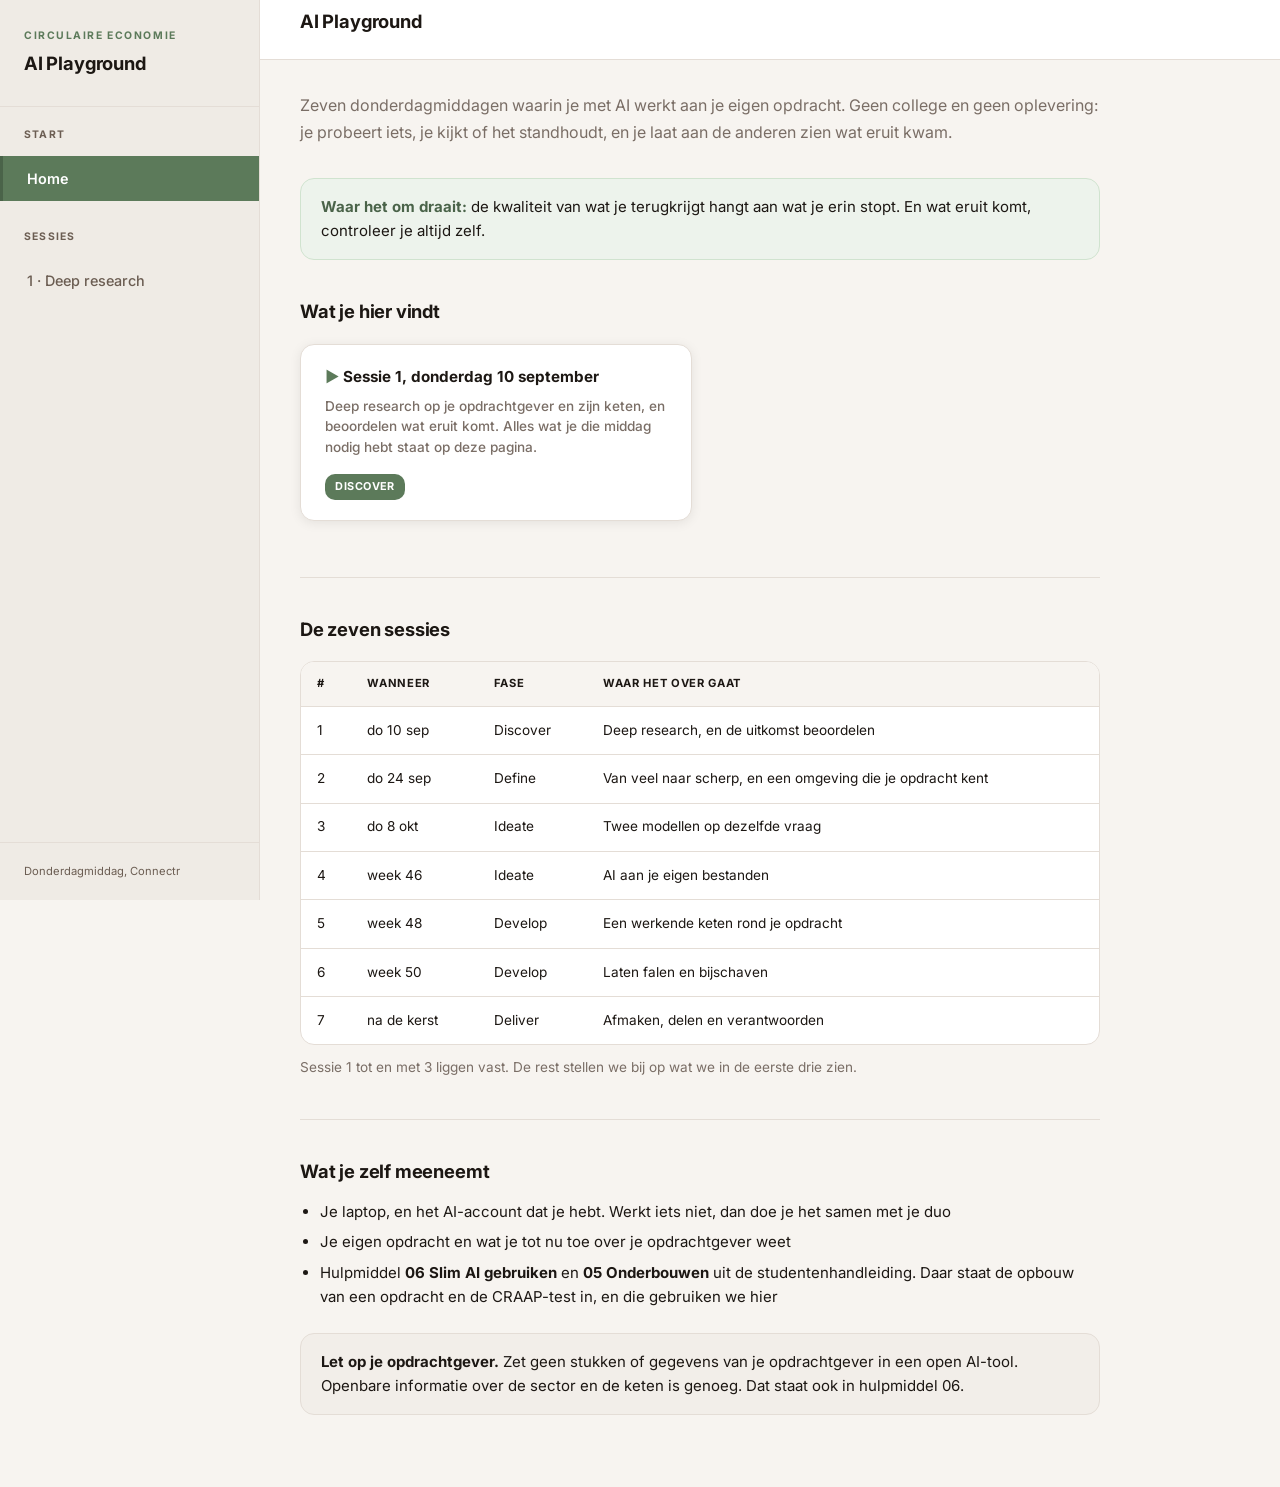
==== index.html @ feced22c "Studentenpagina's voor de AI Playground, sessie 1 Losse HTML-pagina's in de stijl van de studentenha" ====
<!DOCTYPE html>
<html lang="nl">
<head>
  <meta charset="UTF-8">
  <meta name="viewport" content="width=device-width, initial-scale=1.0">
  <title>AI Playground | Minor Circulaire Economie</title>
  <link rel="preconnect" href="https://fonts.googleapis.com">
  <link rel="preconnect" href="https://fonts.gstatic.com" crossorigin>
  <link rel="stylesheet" href="https://fonts.googleapis.com/css2?family=Inter:wght@400;500;600;700&display=swap">
  <link rel="stylesheet" href="style.css">
</head>
<body>
  <div class="layout">
    <div class="sidebar-overlay" onclick="toggleMenu()"></div>
    <aside class="sidebar" id="sidebar">
      <div class="sidebar-header">
        <div class="sidebar-brand">
          <span class="brand-subtitle">Circulaire Economie</span>
          <span class="brand-title">AI Playground</span>
        </div>
      </div>
      <nav class="sidebar-nav">
        <div class="nav-section">
          <div class="nav-section-title">Start</div>
          <a href="index.html" class="nav-link active">Home</a>
        </div>
        <div class="nav-section">
          <div class="nav-section-title">Sessies</div>
          <a href="sessie-1.html" class="nav-link">1 &middot; Deep research</a>
        </div>
      </nav>
      <div class="sidebar-footer">Donderdagmiddag, Connectr</div>
    </aside>

    <main class="main">
      <header class="main-header">
        <button class="mobile-menu-btn" onclick="toggleMenu()">&#9776;</button>
        <h1 class="page-title">AI Playground</h1>
      </header>

      <div class="main-content">
        <p class="lead">
          Zeven donderdagmiddagen waarin je met AI werkt aan je eigen opdracht. Geen college en geen oplevering:
          je probeert iets, je kijkt of het standhoudt, en je laat aan de anderen zien wat eruit kwam.
        </p>

        <div class="callout callout-primary">
          <p><strong>Waar het om draait:</strong> de kwaliteit van wat je terugkrijgt hangt aan wat je erin stopt.
          En wat eruit komt, controleer je altijd zelf.</p>
        </div>

        <h2>Wat je hier vindt</h2>
        <div class="card-grid">
          <a href="sessie-1.html" class="card-link">
            <div class="card">
              <div class="card-title"><span class="icon">&#9654;</span> Sessie 1, donderdag 10 september</div>
              <p class="card-text">Deep research op je opdrachtgever en zijn keten, en beoordelen wat eruit komt.
              Alles wat je die middag nodig hebt staat op deze pagina.</p>
              <span class="badge badge-primary">Discover</span>
            </div>
          </a>
        </div>

        <div class="divider"></div>

        <h2>De zeven sessies</h2>
        <div class="table-wrap">
          <table>
            <thead>
              <tr><th>#</th><th>Wanneer</th><th>Fase</th><th>Waar het over gaat</th></tr>
            </thead>
            <tbody>
              <tr><td>1</td><td>do 10 sep</td><td>Discover</td><td>Deep research, en de uitkomst beoordelen</td></tr>
              <tr><td>2</td><td>do 24 sep</td><td>Define</td><td>Van veel naar scherp, en een omgeving die je opdracht kent</td></tr>
              <tr><td>3</td><td>do 8 okt</td><td>Ideate</td><td>Twee modellen op dezelfde vraag</td></tr>
              <tr><td>4</td><td>week 46</td><td>Ideate</td><td>AI aan je eigen bestanden</td></tr>
              <tr><td>5</td><td>week 48</td><td>Develop</td><td>Een werkende keten rond je opdracht</td></tr>
              <tr><td>6</td><td>week 50</td><td>Develop</td><td>Laten falen en bijschaven</td></tr>
              <tr><td>7</td><td>na de kerst</td><td>Deliver</td><td>Afmaken, delen en verantwoorden</td></tr>
            </tbody>
          </table>
        </div>
        <p class="section-intro">Sessie 1 tot en met 3 liggen vast. De rest stellen we bij op wat we in de eerste drie zien.</p>

        <div class="divider"></div>

        <h2>Wat je zelf meeneemt</h2>
        <ul>
          <li>Je laptop, en het AI-account dat je hebt. Werkt iets niet, dan doe je het samen met je duo</li>
          <li>Je eigen opdracht en wat je tot nu toe over je opdrachtgever weet</li>
          <li>Hulpmiddel <strong>06 Slim AI gebruiken</strong> en <strong>05 Onderbouwen</strong> uit de studentenhandleiding.
            Daar staat de opbouw van een opdracht en de CRAAP-test in, en die gebruiken we hier</li>
        </ul>

        <div class="callout callout-info">
          <p><strong>Let op je opdrachtgever.</strong> Zet geen stukken of gegevens van je opdrachtgever in een open AI-tool.
          Openbare informatie over de sector en de keten is genoeg. Dat staat ook in hulpmiddel 06.</p>
        </div>
      </div>
    </main>
  </div>
  <script src="script.js"></script>
</body>
</html>
---- style.css ----
/* HAN Fonts */
/* CSS Variables */
:root {
  /* Green Office-palet, overgenomen uit lib/theme.dart van de Flutter-app. */
  --accent: #5C7A5A;            /* saliegroen */
  --accent-donker: #4A6349;
  --accent-licht: #EDF3EC;
  --accent-medium: #D0E3CF;
  --inkt: #1C1713;              /* warm bijna-zwart */
  --wit: #ffffff;

  --bg: #F7F4F0;                /* warm off-white */
  --surface: #ffffff;
  --vlak: #F2EEE9;
  --zijbalk: #EFEBE5;
  --border: #E4DDD6;
  --border-zacht: #EDE8E3;
  --text: #1C1713;
  --text-muted: #7A6E66;
  --text-light: #B0A49A;   /* alleen decoratief: haalt geen AA voor tekst */

  --warm: #7D6034;              /* zand, voor labels */
  --warm-licht: #F6F0E8;

  /* Voor kleine tekst op de warme vlakken: --text-muted haalt daar geen AA
     (4.16:1 op de zijbalk, 4.28:1 op een vlak). Deze tint wel. */
  --tekst-donker: #6B5D52;

  --sidebar-width: 260px;
  --header-height: 60px;
  --radius: 14px;
  --radius-sm: 10px;
  --shadow: 0 2px 12px rgba(0,0,0,0.08);
  --shadow-lg: 0 4px 18px rgba(0,0,0,0.10);
}

/* Reset */
*, *::before, *::after {
  box-sizing: border-box;
  margin: 0;
  padding: 0;
}

html {
  scroll-behavior: smooth;
}

body {
  font-family: Inter, -apple-system, "Segoe UI", Roboto, sans-serif;
  font-weight: 400;
  font-size: 15px;
  line-height: 1.6;
  color: var(--text);
  background: var(--bg);
  min-height: 100vh;
  -webkit-font-smoothing: antialiased;
}

/* Layout */
.layout {
  display: flex;
  min-height: 100vh;
}

/* Sidebar */
.sidebar {
  width: var(--sidebar-width);
  background: var(--zijbalk); border-right: 1px solid var(--border);
  position: fixed;
  top: 0;
  left: 0;
  bottom: 0;
  display: flex;
  flex-direction: column;
  z-index: 100;
}

.sidebar-header {
  padding: 1.75rem 1.5rem;
  border-bottom: 1px solid var(--border);
}

.sidebar-brand {
  display: flex;
  flex-direction: column;
  gap: 4px;
}

.brand-subtitle {
  font-size: 0.65rem;
  font-weight: 700;
  color: var(--accent);
  letter-spacing: 0.15em;
  text-transform: uppercase;
}

.brand-title {
  font-size: 1.15rem;
  font-weight: 700;
  color: var(--text);
  letter-spacing: -0.01em;
}

.sidebar-nav {
  flex: 1;
  padding: 1.25rem 0;
  overflow-y: auto;
}

.nav-section {
  margin-bottom: 1.75rem;
}

.nav-section-title {
  font-size: 0.65rem;
  font-weight: 700;
  color: var(--tekst-donker);
  text-transform: uppercase;
  letter-spacing: 0.12em;
  padding: 0 1.5rem;
  margin-bottom: 0.75rem;
}

.nav-link {
  display: flex;
  align-items: center;
  gap: 0.75rem;
  padding: 0.7rem 1.5rem;
  color: var(--tekst-donker);
  text-decoration: none;
  font-size: 0.9rem;
  font-weight: 500;
  transition: all 0.12s ease;
  border-left: 3px solid transparent;
  margin: 1px 0;
}

.nav-link:hover {
  background: rgba(0,0,0,0.04);
  color: var(--text);
  border-left-color: var(--border);
}

.nav-link.active {
  background: var(--accent);
  color: #ffffff;
  border-left-color: var(--accent-donker);
  font-weight: 600;
}

.nav-icon {
  font-size: 6px;
  opacity: 0;
}

.nav-link.active .nav-icon {
  opacity: 0;
}

.sidebar-footer {
  padding: 1.25rem 1.5rem;
  border-top: 1px solid var(--border);
  font-size: 0.7rem;
  color: var(--tekst-donker);
  line-height: 1.5;
}

/* Main Content */
.main {
  flex: 1;
  margin-left: var(--sidebar-width);
  min-height: 100vh;
  background: var(--bg);
  min-width: 0;
}

.main-header {
  background: var(--surface);
  border-bottom: 1px solid var(--border);
  padding: 0 2.5rem;
  height: var(--header-height);
  display: flex;
  align-items: center;
  position: sticky;
  top: 0;
  z-index: 50;
}

.page-title {
  font-size: 1.15rem;
  font-weight: 700;
  color: var(--inkt);
  letter-spacing: -0.01em;
}

.main-content {
  padding: 2rem 2.5rem 3rem;
  max-width: 880px;
  min-width: 0;
}

/* Typography */
h1, h2, h3, h4 {
  color: var(--inkt);
  font-weight: 700;
  line-height: 1.3;
  letter-spacing: -0.01em;
}

h1 { font-size: 1.5rem; margin-bottom: 1rem; }
h2 { font-size: 1.15rem; margin: 2.5rem 0 1rem; color: var(--text); }
h3 { font-size: 1rem; margin: 1.5rem 0 0.75rem; }

p {
  margin-bottom: 1rem;
  color: var(--text);
}

.lead {
  font-size: 1rem;
  color: var(--text-muted);
  margin-bottom: 2rem;
  line-height: 1.7;
}

/* Cards */
.card {
  background: var(--surface);
  border: 1px solid var(--border);
  border-radius: var(--radius);
  padding: 1.25rem 1.5rem;
  margin-bottom: 1rem;
  box-shadow: var(--shadow);
  transition: border-color 0.15s ease, box-shadow 0.15s ease;
}

.card:hover {
  border-color: #ccc;
}

.card-title {
  font-size: 0.95rem;
  font-weight: 700;
  color: var(--inkt);
  margin-bottom: 0.4rem;
}

.card-title .icon {
  color: var(--accent);
}

.card-text {
  font-size: 0.85rem;
  color: var(--text-muted);
  line-height: 1.5;
}

/* Grid */
.card-grid {
  display: grid;
  grid-template-columns: repeat(auto-fill, minmax(260px, 1fr));
  gap: 1rem;
  margin: 1.25rem 0;
}

.card-link {
  text-decoration: none;
  display: block;
  transition: transform 0.12s ease;
}

.card-link:hover {
  transform: translateY(-2px);
}

.card-link:hover .card {
  box-shadow: var(--shadow-lg);
  border-color: var(--accent);
}

/* Lists */
ul, ol {
  margin: 0 0 1rem 1.25rem;
}

li {
  margin-bottom: 0.4rem;
  color: var(--text);
}

li strong {
  color: var(--inkt);
}

/* Tables */
.table-wrap {
  overflow-x: auto;
  margin: 1.25rem 0;
  border-radius: var(--radius);
  border: 1px solid var(--border);
  background: var(--surface);
  max-width: 100%;
  -webkit-overflow-scrolling: touch;
}

table {
  width: 100%;
  border-collapse: collapse;
  font-size: 0.85rem;
}

th, td {
  padding: 0.8rem 1rem;
  text-align: left;
  border-bottom: 1px solid var(--border);
}

.time {
  display: inline-block;
  margin: 0.15rem 0.35rem 0.15rem 0;
  padding: 0.1rem 0.35rem;
  border-radius: var(--radius-sm);
  background: var(--accent-licht);
  color: var(--accent-donker);
  font-size: 0.68rem;
  font-weight: 700;
  line-height: 1.3;
  white-space: nowrap;
}

.day-schedule {
  display: grid;
  gap: 0.35rem;
}

.slot {
  display: grid;
  grid-template-columns: 5.9rem minmax(0, 1fr);
  gap: 0.65rem;
  align-items: start;
  padding: 0.25rem 0;
  border-bottom: 1px solid rgba(0, 0, 0, 0.06);
}

.slot:last-child {
  border-bottom: none;
}

.slot-time {
  color: var(--accent-donker);
  font-size: 0.7rem;
  font-weight: 700;
  line-height: 1.35;
  white-space: nowrap;
}

.slot-title {
  min-width: 0;
  color: var(--text);
  line-height: 1.35;
}

.slot-title small {
  display: block;
  margin-top: 0.15rem;
  color: var(--text-muted);
  font-size: 0.72rem;
  line-height: 1.35;
}

th {
  background: var(--bg);
  font-weight: 700;
  color: var(--inkt);
  font-size: 0.7rem;
  text-transform: uppercase;
  letter-spacing: 0.06em;
}

tr:last-child td {
  border-bottom: none;
}

tr:hover td {
  background: var(--accent-licht);
}

/* Badges */
.badge {
  display: inline-block;
  padding: 0.25rem 0.65rem;
  font-size: 0.68rem;
  font-weight: 700;
  border-radius: var(--radius-sm);
  text-transform: uppercase;
  letter-spacing: 0.04em;
}

.badge-primary {
  background: var(--accent);
  color: var(--wit);
}

.badge-muted {
  background: var(--bg);
  color: var(--text-muted);
  border: 1px solid var(--border);
}

/* Callouts */
.callout {
  padding: 1rem 1.25rem;
  border-radius: var(--radius);
  margin: 1.5rem 0;
  background: var(--vlak);
  border: 1px solid var(--border);
}

.callout-primary {
  background: var(--accent-licht);
  border-color: var(--accent-medium);
}

.callout-primary strong {
  color: var(--accent-donker);
}

.callout-info {
  background: var(--vlak);
  border-color: var(--border);
}

.callout-info strong {
  color: var(--text);
}

.callout p:last-child {
  margin-bottom: 0;
}

/* Links */
a {
  color: var(--accent);
  text-decoration: none;
  font-weight: 500;
}

a:hover {
  text-decoration: underline;
}

/* Buttons */
.btn {
  display: inline-flex;
  align-items: center;
  gap: 0.5rem;
  padding: 0.55rem 1.1rem;
  font-size: 0.8rem;
  font-weight: 700;
  border-radius: var(--radius-sm);
  border: none;
  cursor: pointer;
  text-decoration: none;
  transition: all 0.12s ease;
  text-transform: uppercase;
  letter-spacing: 0.03em;
}

.btn-primary {
  background: var(--accent);
  color: var(--wit);
}

.btn-primary:hover {
  background: var(--accent-donker);
  text-decoration: none;
}

.btn-outline {
  background: transparent;
  border: 1px solid var(--border);
  color: var(--text);
}

.btn-outline:hover {
  border-color: var(--accent);
  background: var(--accent);
  color: var(--wit);
  text-decoration: none;
}

/* Section divider */
.divider {
  height: 1px;
  background: var(--border);
  margin: 2.5rem 0;
}

/* Placeholder */
.placeholder {
  background: var(--surface);
  border: 1px dashed var(--border);
  border-radius: var(--radius);
  padding: 2rem;
  text-align: center;
  color: var(--text-muted);
  font-size: 0.85rem;
}

/* Mobile menu button */
.mobile-menu-btn {
  display: none;
  background: var(--inkt);
  border: none;
  color: white;
  width: 44px;
  height: 44px;
  border-radius: var(--radius-sm);
  cursor: pointer;
  font-size: 1.5rem;
  line-height: 1;
  margin-right: 1rem;
  -webkit-tap-highlight-color: transparent;
  touch-action: manipulation;
}

.mobile-menu-btn:hover,
.mobile-menu-btn:active {
  background: #333;
}

/* Mobile overlay */
.sidebar-overlay {
  display: none;
  position: fixed;
  top: 0;
  left: 0;
  right: 0;
  bottom: 0;
  background: rgba(0,0,0,0.5);
  z-index: 99;
  -webkit-tap-highlight-color: transparent;
  touch-action: manipulation;
}

/* Responsive */
@media (max-width: 1024px) {
  .mobile-menu-btn {
    display: flex;
    align-items: center;
    justify-content: center;
    position: relative;
    z-index: 60;
  }

  .sidebar {
    transform: translateX(-100%);
    transition: transform 0.25s ease;
  }

  .sidebar.open {
    transform: translateX(0);
  }

  .sidebar-overlay.open {
    display: block;
  }

  .main {
    margin-left: 0;
  }

  .main-header {
    padding: 0 1rem;
    position: sticky;
    top: 0;
    z-index: 50;
  }

  .main-content {
    padding: 1.5rem 1rem;
  }

  .page-title {
    font-size: 1rem;
  }

  .quick-nav {
    flex-wrap: wrap;
  }

  .quick-nav a {
    font-size: 0.75rem;
    padding: 0.4rem 0.75rem;
  }

  .grade-scale {
    grid-template-columns: repeat(2, 1fr);
  }

  .indicator-grid {
    grid-template-columns: repeat(2, 1fr);
  }
}

/* Collapsible sections */
.collapsible {
  background: var(--surface);
  border: 1px solid var(--border);
  border-radius: var(--radius);
  margin-bottom: 0.75rem;
  overflow: hidden;
}

.collapsible-header {
  display: flex;
  align-items: center;
  justify-content: space-between;
  padding: 1rem 1.25rem;
  cursor: pointer;
  background: var(--surface);
  transition: background 0.12s ease;
  user-select: none;
}

.collapsible-header:hover {
  background: var(--bg);
}

.collapsible-title {
  font-size: 0.95rem;
  font-weight: 700;
  color: var(--inkt);
  margin: 0;
}

.collapsible-icon {
  width: 20px;
  height: 20px;
  display: flex;
  align-items: center;
  justify-content: center;
  color: var(--text-muted);
  transition: transform 0.2s ease;
  font-size: 1.2rem;
  font-weight: 300;
}

.collapsible.open .collapsible-icon {
  transform: rotate(45deg);
}

.collapsible-content {
  display: none;
  padding: 0 1.25rem 1.25rem;
  border-top: 1px solid var(--border);
}

.collapsible.open .collapsible-content {
  display: block;
}

/* Quick links / jump nav */
.quick-nav {
  display: flex;
  flex-wrap: wrap;
  gap: 0.5rem;
  margin: 1.5rem 0;
}

.quick-nav a {
  display: inline-block;
  padding: 0.5rem 1rem;
  background: var(--surface);
  border: 1px solid var(--border);
  border-radius: var(--radius-sm);
  font-size: 0.8rem;
  font-weight: 600;
  color: var(--text);
  transition: all 0.12s ease;
}

.quick-nav a:hover {
  border-color: var(--accent);
  color: var(--accent);
  text-decoration: none;
}

/* Download list */
.download-list {
  display: grid;
  gap: 0.75rem;
  margin: 1.25rem 0;
}

.download-card {
  display: grid;
  grid-template-columns: 1fr auto;
  align-items: center;
  gap: 1rem;
  background: var(--surface);
  border: 1px solid var(--border);
  border-radius: var(--radius);
  box-shadow: var(--shadow);
  padding: 1rem 1.25rem;
}

.download-card h3 {
  margin: 0 0 0.25rem;
  font-size: 0.95rem;
}

.download-card p {
  margin: 0;
  color: var(--text-muted);
  font-size: 0.85rem;
  line-height: 1.5;
}

.download-card .download-meta {
  margin-top: 0.5rem;
  color: var(--text-muted);
  font-size: 0.78rem;
}

.download-card .download-meta strong {
  color: var(--text-muted);
  font-weight: 700;
}

.section-intro {
  margin: -0.5rem 0 0;
  color: var(--text-muted);
  font-size: 0.85rem;
}

@media (max-width: 640px) {
  .download-card {
    grid-template-columns: 1fr;
    align-items: stretch;
  }

  .download-card .btn {
    justify-content: center;
  }

  table {
    table-layout: auto;
    min-width: 760px;
    font-size: 0.72rem;
  }

  th,
  td {
    padding: 0.55rem 0.4rem;
    overflow-wrap: anywhere;
    word-break: normal;
  }

  td small {
    font-size: 0.65rem;
  }

  .slot {
    grid-template-columns: 5rem minmax(0, 1fr);
    gap: 0.45rem;
  }

  .slot-time {
    font-size: 0.62rem;
  }
}

/* Print */
@media print {
  .sidebar {
    display: none;
  }

  .main {
    margin-left: 0;
  }

  .collapsible-content {
    display: block !important;
  }
}

/* Fasetoelichting bij de planning */
.fases {
  list-style: none;
  margin: 0 0 2rem;
  padding: 0;
  display: grid;
  gap: 0.4rem;
}

.fases li {
  padding: 0.55rem 0.9rem;
  background: var(--surface);
  border: 1px solid var(--border);
  border-radius: var(--radius-sm);
  font-size: 0.86rem;
  color: var(--text-muted);
}

.fases li strong { color: var(--accent-donker); }
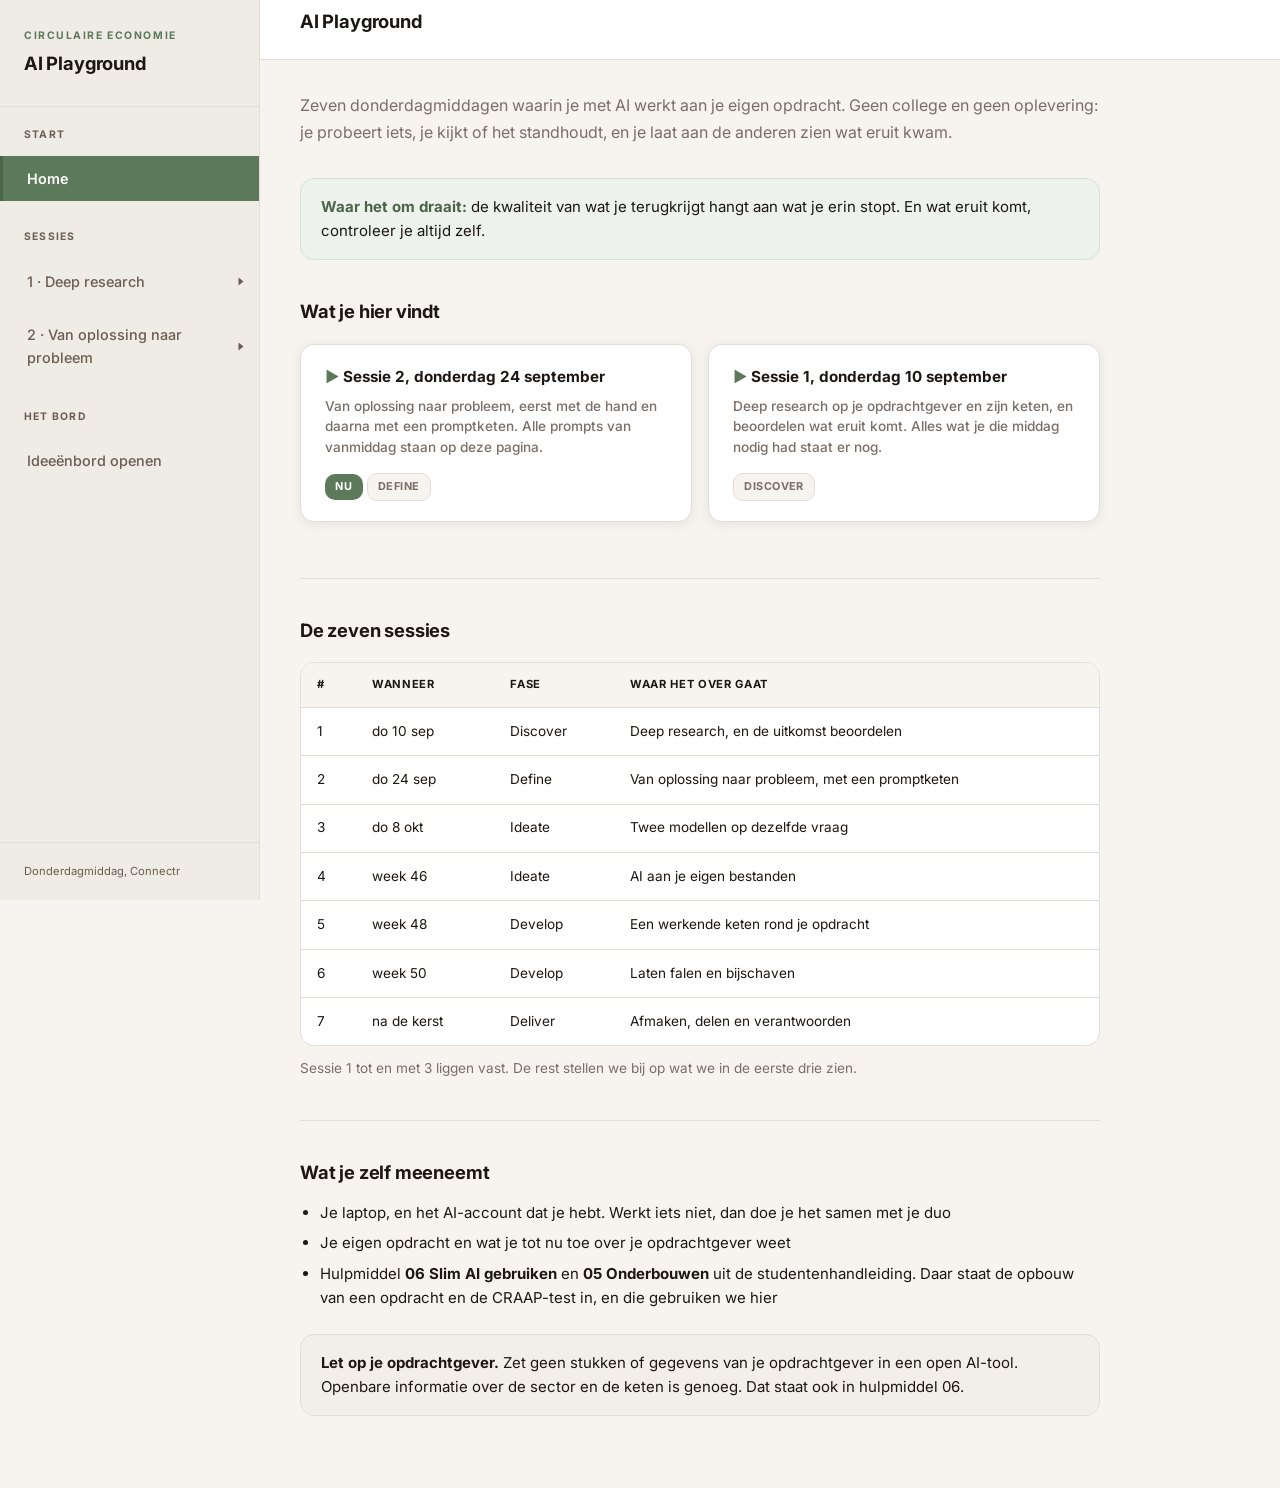
==== commit 1488e793: "Bouw het menu uit een lijst in plaats van uit zeven losse zijbalken De zijbalk stond in elk bestand " ====
--- a/index.html
+++ b/index.html
@@ -9,7 +9,7 @@
   <link rel="stylesheet" href="https://fonts.googleapis.com/css2?family=Inter:wght@400;500;600;700&display=swap">
   <link rel="stylesheet" href="style.css">
 </head>
-<body>
+<body data-pagina="index">
   <div class="layout">
     <div class="sidebar-overlay" onclick="toggleMenu()"></div>
     <aside class="sidebar" id="sidebar">
@@ -22,11 +22,16 @@
       <nav class="sidebar-nav">
         <div class="nav-section">
           <div class="nav-section-title">Start</div>
-          <a href="index.html" class="nav-link active">Home</a>
+          <a href="index.html" class="nav-link">Home</a>
         </div>
         <div class="nav-section">
           <div class="nav-section-title">Sessies</div>
           <a href="sessie-1.html" class="nav-link">1 &middot; Deep research</a>
+          <a href="sessie-2.html" class="nav-link">2 &middot; Van oplossing naar probleem</a>
+        </div>
+        <div class="nav-section">
+          <div class="nav-section-title">Het bord</div>
+          <a href="https://ideeenbord-ce.web.app" class="nav-link" target="_blank" rel="noopener">Idee&euml;nbord openen</a>
         </div>
       </nav>
       <div class="sidebar-footer">Donderdagmiddag, Connectr</div>
@@ -51,12 +56,21 @@
 
         <h2>Wat je hier vindt</h2>
         <div class="card-grid">
+          <a href="sessie-2.html" class="card-link">
+            <div class="card">
+              <div class="card-title"><span class="icon">&#9654;</span> Sessie 2, donderdag 24 september</div>
+              <p class="card-text">Van oplossing naar probleem, eerst met de hand en daarna met een promptketen.
+              Alle prompts van vanmiddag staan op deze pagina.</p>
+              <span class="badge badge-primary">Nu</span>
+              <span class="badge badge-muted">Define</span>
+            </div>
+          </a>
           <a href="sessie-1.html" class="card-link">
             <div class="card">
               <div class="card-title"><span class="icon">&#9654;</span> Sessie 1, donderdag 10 september</div>
               <p class="card-text">Deep research op je opdrachtgever en zijn keten, en beoordelen wat eruit komt.
-              Alles wat je die middag nodig hebt staat op deze pagina.</p>
-              <span class="badge badge-primary">Discover</span>
+              Alles wat je die middag nodig had staat er nog.</p>
+              <span class="badge badge-muted">Discover</span>
             </div>
           </a>
         </div>
@@ -71,7 +85,7 @@
             </thead>
             <tbody>
               <tr><td>1</td><td>do 10 sep</td><td>Discover</td><td>Deep research, en de uitkomst beoordelen</td></tr>
-              <tr><td>2</td><td>do 24 sep</td><td>Define</td><td>Van veel naar scherp, en een omgeving die je opdracht kent</td></tr>
+              <tr><td>2</td><td>do 24 sep</td><td>Define</td><td>Van oplossing naar probleem, met een promptketen</td></tr>
               <tr><td>3</td><td>do 8 okt</td><td>Ideate</td><td>Twee modellen op dezelfde vraag</td></tr>
               <tr><td>4</td><td>week 46</td><td>Ideate</td><td>AI aan je eigen bestanden</td></tr>
               <tr><td>5</td><td>week 48</td><td>Develop</td><td>Een werkende keten rond je opdracht</td></tr>
--- a/style.css
+++ b/style.css
@@ -157,6 +157,98 @@
   opacity: 0;
 }
 
+/* Uitklapbare sessie in het menu: de sessie staat bovenaan, de
+   secties van die pagina eronder. Alleen de sessie waar je op staat
+   is open. */
+.nav-groep {
+  margin-bottom: 0.35rem;
+}
+
+.nav-groep-kop {
+  display: flex;
+  align-items: stretch;
+}
+
+.nav-groep-kop .nav-link {
+  flex: 1;
+  min-width: 0;
+  padding-right: 0.5rem;
+}
+
+.nav-klap {
+  flex: 0 0 auto;
+  width: 2.25rem;
+  border: 0;
+  background: none;
+  cursor: pointer;
+  color: var(--tekst-donker);
+  display: flex;
+  align-items: center;
+  justify-content: center;
+  transition: background 0.12s ease;
+}
+
+.nav-klap:hover {
+  background: rgba(0,0,0,0.04);
+  color: var(--text);
+}
+
+.nav-klap-pijl {
+  width: 0;
+  height: 0;
+  border-left: 4px solid transparent;
+  border-right: 4px solid transparent;
+  border-top: 5px solid currentColor;
+  transform: rotate(-90deg);
+  transition: transform 0.15s ease;
+}
+
+.nav-groep.open .nav-klap-pijl {
+  transform: rotate(0deg);
+}
+
+.nav-sub {
+  padding: 0.3rem 0 0.5rem;
+}
+
+.nav-sublink {
+  display: block;
+  padding: 0.42rem 1.5rem 0.42rem 2.6rem;
+  color: var(--tekst-donker);
+  text-decoration: none;
+  font-size: 0.82rem;
+  line-height: 1.35;
+  border-left: 3px solid transparent;
+  transition: all 0.12s ease;
+}
+
+.nav-sublink:hover {
+  background: rgba(0,0,0,0.04);
+  color: var(--text);
+}
+
+.nav-sublink.huidig {
+  color: var(--text);
+  font-weight: 600;
+  border-left-color: var(--accent);
+}
+
+.nav-sublink.active {
+  color: var(--text);
+  font-weight: 600;
+  background: rgba(0,0,0,0.05);
+  border-left-color: var(--accent);
+}
+
+.nav-sub-titel {
+  font-size: 0.6rem;
+  font-weight: 700;
+  color: var(--tekst-donker);
+  text-transform: uppercase;
+  letter-spacing: 0.12em;
+  padding: 0.85rem 1.5rem 0.35rem 2.6rem;
+}
+
 .sidebar-footer {
   padding: 1.25rem 1.5rem;
   border-top: 1px solid var(--border);
@@ -191,6 +283,11 @@
   font-weight: 700;
   color: var(--inkt);
   letter-spacing: -0.01em;
+}
+
+/* De vaste kop mag het anker niet afdekken als je erheen springt. */
+.main-content [id] {
+  scroll-margin-top: 5rem;
 }
 
 .main-content {
@@ -805,3 +902,272 @@
 }
 
 .fases li strong { color: var(--accent-donker); }
+
+
+/* Codeblokken: prompts en invulkaarten.
+   pre-wrap houdt de regelindeling maar laat lange regels afbreken, zodat er
+   nooit horizontaal gescrold hoeft te worden. Ook op de beamer. */
+pre {
+  background: var(--accent-licht);
+  border-left: 4px solid var(--accent);
+  border-radius: var(--radius-sm);
+  padding: 0.9rem 1.1rem;
+  margin: 0.8rem 0 0;
+  max-width: 100%;
+}
+
+pre code {
+  font-family: ui-monospace, SFMono-Regular, Menlo, Consolas, monospace;
+  font-size: 0.84rem;
+  line-height: 1.7;
+  white-space: pre-wrap;
+  overflow-wrap: anywhere;
+  color: var(--text);
+}
+
+/* De zes bouwstenen bij opdracht 3, elk met een cue erboven. */
+.bouwstenen { list-style: none; padding: 0; margin: 1.2rem 0 0; counter-reset: bouwsteen; }
+
+.bouwstenen > li {
+  counter-increment: bouwsteen;
+  margin-bottom: 1.3rem;
+  padding-left: 2.6rem;
+  position: relative;
+}
+
+.bouwstenen > li::before {
+  content: counter(bouwsteen);
+  position: absolute;
+  left: 0;
+  top: 0;
+  width: 1.85rem;
+  height: 1.85rem;
+  display: grid;
+  place-items: center;
+  border-radius: 50%;
+  background: var(--accent);
+  color: var(--wit);
+  font-size: 0.82rem;
+  font-weight: 700;
+}
+
+.bouwstenen h4 {
+  font-size: 1rem;
+  color: var(--accent-donker);
+  margin: 0.15rem 0 0.1rem;
+}
+
+.bouwstenen .cue { font-size: 0.88rem; color: var(--tekst-donker); margin: 0; }
+
+.bouwstenen .accent-op h4 { position: relative; }
+.bouwsteen-tip {
+  display: inline-block;
+  margin-left: 0.45rem;
+  font-size: 0.7rem;
+  font-weight: 700;
+  letter-spacing: 0.04em;
+  text-transform: uppercase;
+  color: var(--warm);
+  background: var(--warm-licht);
+  border-radius: 999px;
+  padding: 0.12rem 0.5rem;
+  vertical-align: middle;
+}
+
+
+/* ---------------------------------------------------------------
+   Sessie 2. Alles hieronder is nieuw voor sessie 2 en raakt sessie 1
+   niet: de kopieerknop hangt aan pre.kopieerbaar, de rest aan
+   .sporen of aan body.sessie-2.
+   --------------------------------------------------------------- */
+
+/* Kleine bijregel onder een blok. */
+.bij {
+  font-size: 0.85rem;
+  color: var(--text-muted);
+  margin-top: 0.45rem;
+}
+
+/* Kopieerknop op een promptblok. De pre krijgt ruimte bovenin zodat de
+   knop nooit over de eerste regel valt. */
+pre.kopieerbaar {
+  position: relative;
+  padding-top: 2.8rem;
+}
+
+.kopieer-knop {
+  position: absolute;
+  top: 0.6rem;
+  right: 0.6rem;
+  font: inherit;
+  font-size: 0.72rem;
+  font-weight: 700;
+  text-transform: uppercase;
+  letter-spacing: 0.04em;
+  color: var(--accent-donker);
+  background: var(--surface);
+  border: 1px solid var(--accent-medium);
+  border-radius: var(--radius-sm);
+  padding: 0.4rem 0.8rem;
+  min-height: 34px;
+  cursor: pointer;
+  -webkit-tap-highlight-color: transparent;
+  touch-action: manipulation;
+}
+
+.kopieer-knop:hover {
+  background: var(--accent);
+  border-color: var(--accent);
+  color: var(--wit);
+}
+
+.kopieer-knop.gelukt {
+  background: var(--accent);
+  border-color: var(--accent);
+  color: var(--wit);
+}
+
+/* Spoor A en spoor B achter twee tabs. */
+.sporen {
+  margin: 1.25rem 0 0;
+}
+
+.spoor-knoppen {
+  display: flex;
+  flex-wrap: wrap;
+  gap: 0.5rem;
+  margin-bottom: 0.9rem;
+}
+
+.spoor-knoppen button {
+  font: inherit;
+  font-size: 0.85rem;
+  font-weight: 600;
+  color: var(--text);
+  background: var(--surface);
+  border: 1px solid var(--border);
+  border-radius: var(--radius-sm);
+  padding: 0.6rem 1.1rem;
+  min-height: 44px;
+  cursor: pointer;
+  -webkit-tap-highlight-color: transparent;
+  touch-action: manipulation;
+}
+
+.spoor-knoppen button:hover {
+  border-color: var(--accent);
+  color: var(--accent);
+}
+
+.spoor-knoppen button[aria-selected="true"] {
+  background: var(--accent);
+  border-color: var(--accent);
+  color: var(--wit);
+}
+
+.spoor-paneel {
+  background: var(--surface);
+  border: 1px solid var(--border);
+  border-radius: var(--radius);
+  padding: 1.25rem 1.5rem 1.5rem;
+}
+
+.spoor-paneel[hidden] {
+  display: none;
+}
+
+.spoor-paneel h4 {
+  font-size: 1rem;
+  color: var(--accent-donker);
+  margin: 1.75rem 0 0.5rem;
+}
+
+.spoor-paneel > p:first-child,
+.spoor-paneel > h4:first-child {
+  margin-top: 0;
+}
+
+/* Klapbaar blok: de kop moet ook met het toetsenbord te bedienen zijn. */
+.nav-klap:focus-visible,
+.nav-sublink:focus-visible {
+  outline: 2px solid var(--accent);
+  outline-offset: -2px;
+}
+
+.collapsible-header:focus-visible {
+  outline: 2px solid var(--accent);
+  outline-offset: -2px;
+}
+
+/* Telefoon. De site staat standaard op 15px en kleiner, en dat is voor
+   deze pagina te klein: hier wordt in de zaal van een telefoon gelezen
+   en gekopieerd. Daarom alles wat tekst is op minimaal 16px. */
+@media (max-width: 640px) {
+  .sessie-2 p,
+  .sessie-2 li,
+  .sessie-2 td,
+  .sessie-2 .lead,
+  .sessie-2 .section-intro,
+  .sessie-2 .bij,
+  .sessie-2 .callout p,
+  .sessie-2 pre code {
+    font-size: 16px;
+  }
+
+  .sessie-2 .spoor-knoppen button {
+    font-size: 16px;
+    flex: 1 1 100%;
+  }
+
+  .sessie-2 .spoor-paneel {
+    padding: 1rem 1rem 1.25rem;
+  }
+
+  /* Geen horizontaal schuiven: de tabellen vallen uit elkaar in blokken. */
+  .sessie-2 table,
+  .sessie-2 .stappen thead,
+  .sessie-2 .stappen tbody,
+  .sessie-2 .stappen tr,
+  .sessie-2 .stappen td {
+    display: block;
+    width: 100%;
+    min-width: 0;
+  }
+
+  .sessie-2 .stappen thead {
+    display: none;
+  }
+
+  .sessie-2 .stappen tr {
+    padding: 0.9rem 1rem;
+    border-bottom: 1px solid var(--border);
+  }
+
+  .sessie-2 .stappen tr:last-child {
+    border-bottom: none;
+  }
+
+  .sessie-2 .stappen td {
+    border: none;
+    padding: 0.1rem 0;
+  }
+
+  .sessie-2 .stappen td::before {
+    content: attr(data-label);
+    display: block;
+    margin-top: 0.6rem;
+    font-size: 0.7rem;
+    font-weight: 700;
+    text-transform: uppercase;
+    letter-spacing: 0.06em;
+    color: var(--tekst-donker);
+  }
+
+  .sessie-2 .stappen td:first-child::before {
+    margin-top: 0;
+  }
+
+  .sessie-2 .stappen tr:hover td {
+    background: transparent;
+  }
+}
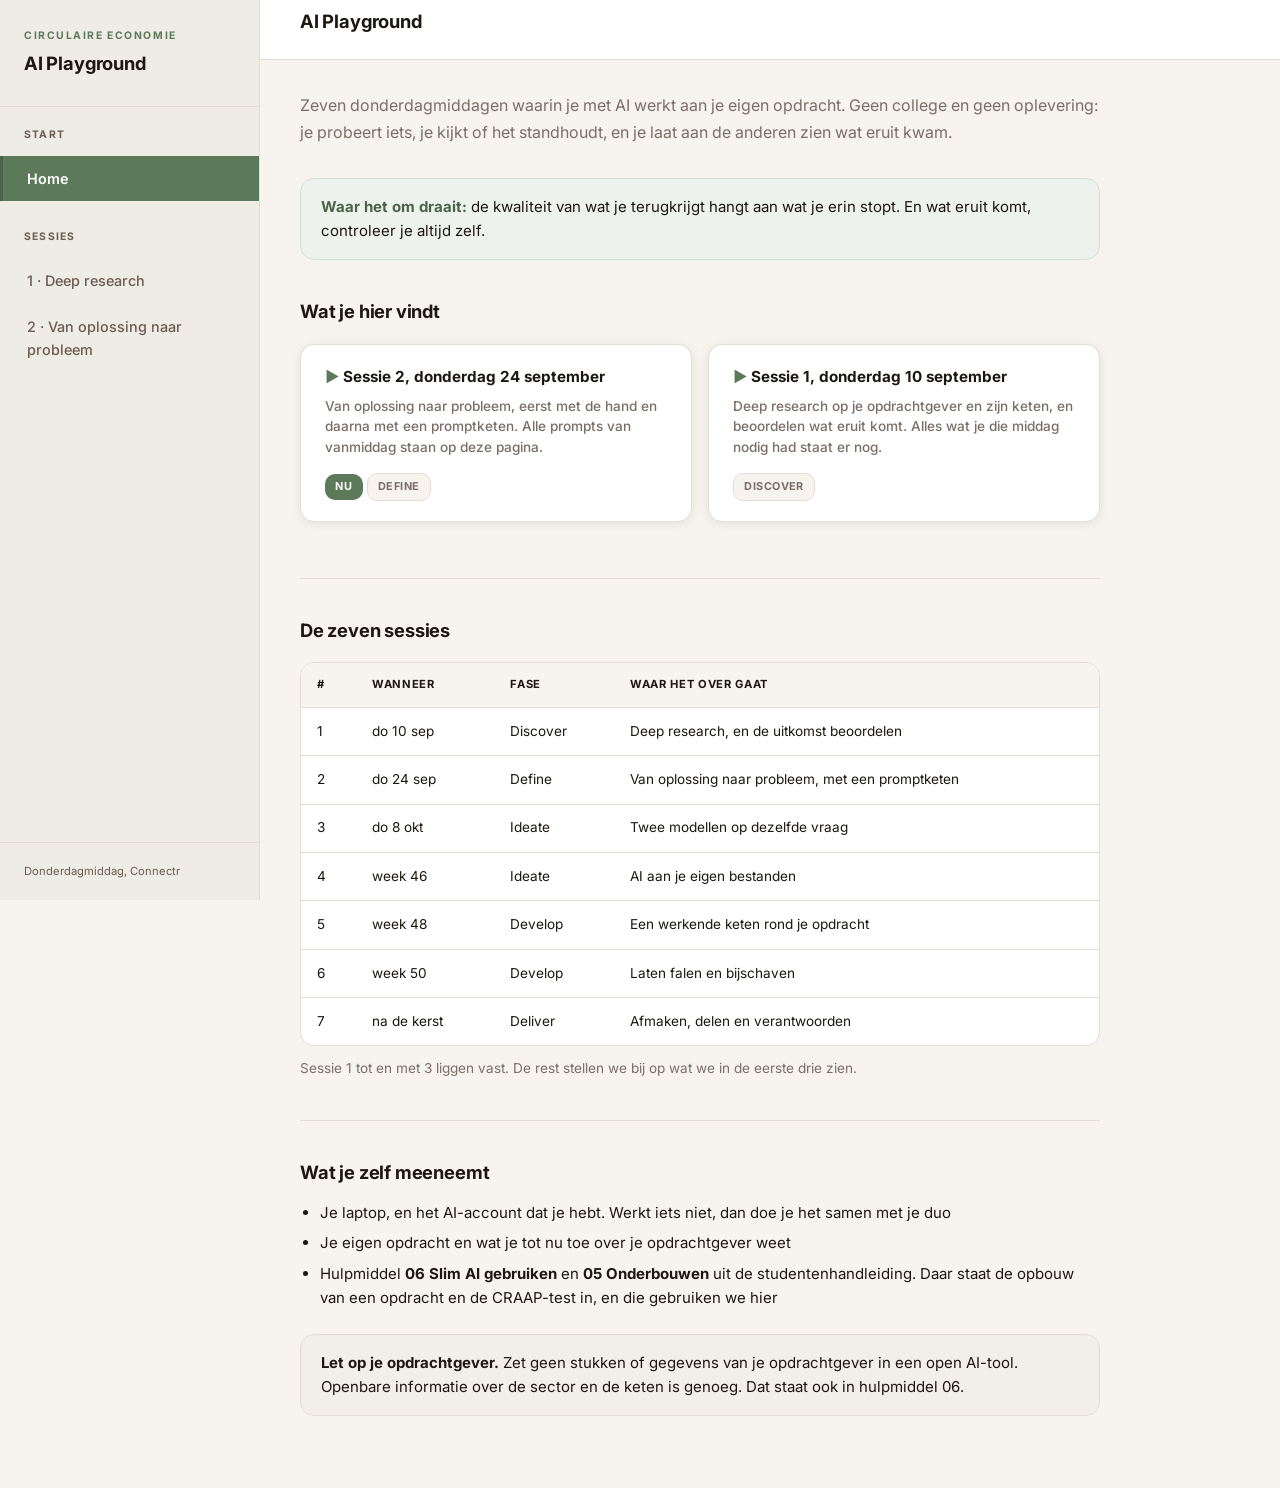
==== commit 173b691f: "Zet sessie 2 online: de opdrachten, de beamer en de voorpagina sessie-2.html heeft de belofte, werkv" ====
--- a/index.html
+++ b/index.html
@@ -9,7 +9,7 @@
   <link rel="stylesheet" href="https://fonts.googleapis.com/css2?family=Inter:wght@400;500;600;700&display=swap">
   <link rel="stylesheet" href="style.css">
 </head>
-<body data-pagina="index">
+<body>
   <div class="layout">
     <div class="sidebar-overlay" onclick="toggleMenu()"></div>
     <aside class="sidebar" id="sidebar">
@@ -22,16 +22,12 @@
       <nav class="sidebar-nav">
         <div class="nav-section">
           <div class="nav-section-title">Start</div>
-          <a href="index.html" class="nav-link">Home</a>
+          <a href="index.html" class="nav-link active">Home</a>
         </div>
         <div class="nav-section">
           <div class="nav-section-title">Sessies</div>
           <a href="sessie-1.html" class="nav-link">1 &middot; Deep research</a>
           <a href="sessie-2.html" class="nav-link">2 &middot; Van oplossing naar probleem</a>
-        </div>
-        <div class="nav-section">
-          <div class="nav-section-title">Het bord</div>
-          <a href="https://ideeenbord-ce.web.app" class="nav-link" target="_blank" rel="noopener">Idee&euml;nbord openen</a>
         </div>
       </nav>
       <div class="sidebar-footer">Donderdagmiddag, Connectr</div>
--- a/style.css
+++ b/style.css
@@ -157,98 +157,6 @@
   opacity: 0;
 }
 
-/* Uitklapbare sessie in het menu: de sessie staat bovenaan, de
-   secties van die pagina eronder. Alleen de sessie waar je op staat
-   is open. */
-.nav-groep {
-  margin-bottom: 0.35rem;
-}
-
-.nav-groep-kop {
-  display: flex;
-  align-items: stretch;
-}
-
-.nav-groep-kop .nav-link {
-  flex: 1;
-  min-width: 0;
-  padding-right: 0.5rem;
-}
-
-.nav-klap {
-  flex: 0 0 auto;
-  width: 2.25rem;
-  border: 0;
-  background: none;
-  cursor: pointer;
-  color: var(--tekst-donker);
-  display: flex;
-  align-items: center;
-  justify-content: center;
-  transition: background 0.12s ease;
-}
-
-.nav-klap:hover {
-  background: rgba(0,0,0,0.04);
-  color: var(--text);
-}
-
-.nav-klap-pijl {
-  width: 0;
-  height: 0;
-  border-left: 4px solid transparent;
-  border-right: 4px solid transparent;
-  border-top: 5px solid currentColor;
-  transform: rotate(-90deg);
-  transition: transform 0.15s ease;
-}
-
-.nav-groep.open .nav-klap-pijl {
-  transform: rotate(0deg);
-}
-
-.nav-sub {
-  padding: 0.3rem 0 0.5rem;
-}
-
-.nav-sublink {
-  display: block;
-  padding: 0.42rem 1.5rem 0.42rem 2.6rem;
-  color: var(--tekst-donker);
-  text-decoration: none;
-  font-size: 0.82rem;
-  line-height: 1.35;
-  border-left: 3px solid transparent;
-  transition: all 0.12s ease;
-}
-
-.nav-sublink:hover {
-  background: rgba(0,0,0,0.04);
-  color: var(--text);
-}
-
-.nav-sublink.huidig {
-  color: var(--text);
-  font-weight: 600;
-  border-left-color: var(--accent);
-}
-
-.nav-sublink.active {
-  color: var(--text);
-  font-weight: 600;
-  background: rgba(0,0,0,0.05);
-  border-left-color: var(--accent);
-}
-
-.nav-sub-titel {
-  font-size: 0.6rem;
-  font-weight: 700;
-  color: var(--tekst-donker);
-  text-transform: uppercase;
-  letter-spacing: 0.12em;
-  padding: 0.85rem 1.5rem 0.35rem 2.6rem;
-}
-
 .sidebar-footer {
   padding: 1.25rem 1.5rem;
   border-top: 1px solid var(--border);
@@ -283,11 +191,6 @@
   font-weight: 700;
   color: var(--inkt);
   letter-spacing: -0.01em;
-}
-
-/* De vaste kop mag het anker niet afdekken als je erheen springt. */
-.main-content [id] {
-  scroll-margin-top: 5rem;
 }
 
 .main-content {
@@ -1088,12 +991,6 @@
 }
 
 /* Klapbaar blok: de kop moet ook met het toetsenbord te bedienen zijn. */
-.nav-klap:focus-visible,
-.nav-sublink:focus-visible {
-  outline: 2px solid var(--accent);
-  outline-offset: -2px;
-}
-
 .collapsible-header:focus-visible {
   outline: 2px solid var(--accent);
   outline-offset: -2px;
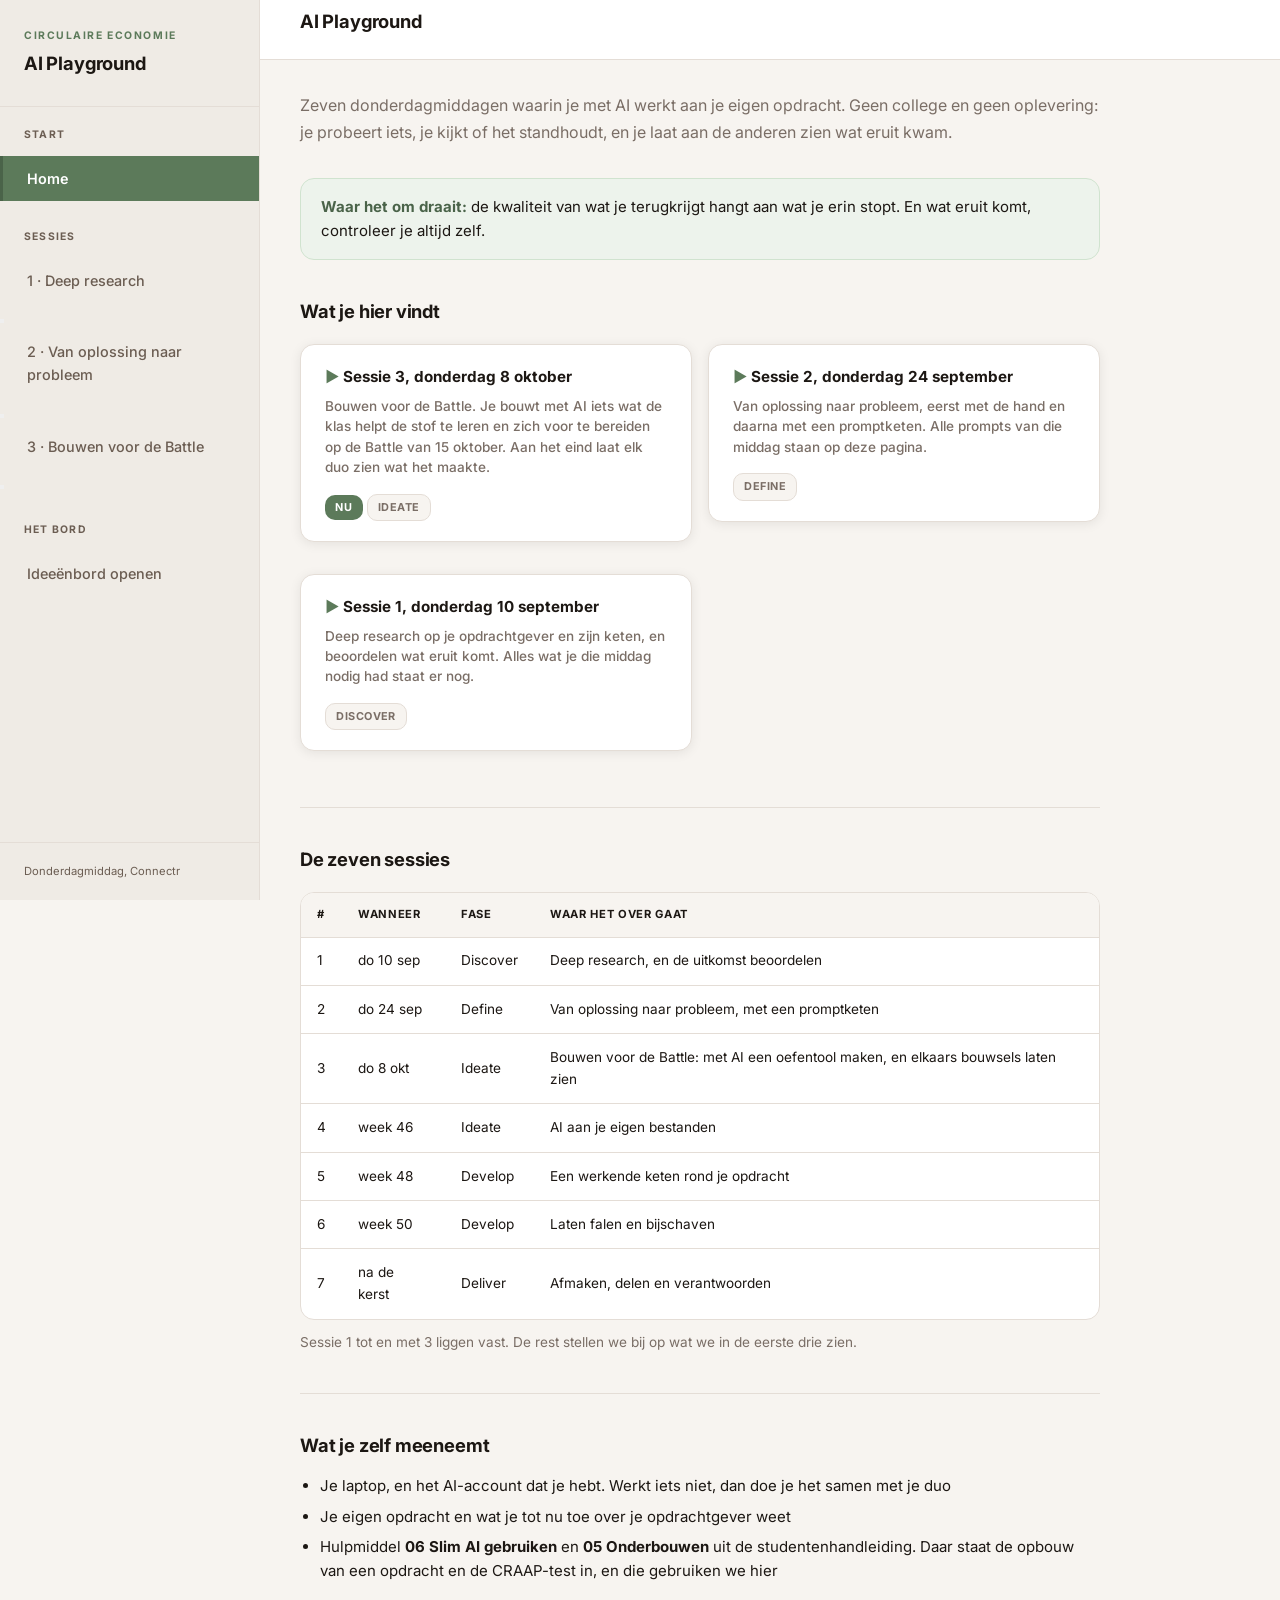
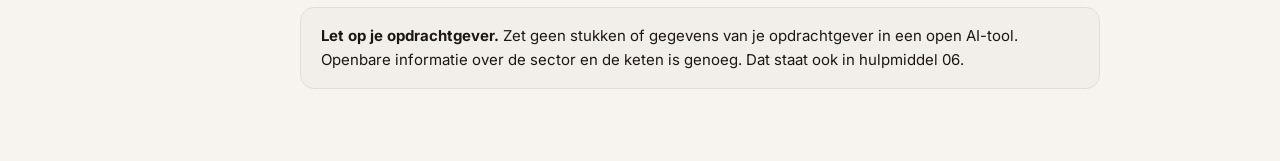
==== commit 5537e18d: "Sessie 3: bouwen voor de Battle, met debat met de advocaat en stemserver Sessiepagina met opdracht, " ====
--- a/index.html
+++ b/index.html
@@ -9,7 +9,7 @@
   <link rel="stylesheet" href="https://fonts.googleapis.com/css2?family=Inter:wght@400;500;600;700&display=swap">
   <link rel="stylesheet" href="style.css">
 </head>
-<body>
+<body data-pagina="index">
   <div class="layout">
     <div class="sidebar-overlay" onclick="toggleMenu()"></div>
     <aside class="sidebar" id="sidebar">
@@ -22,12 +22,16 @@
       <nav class="sidebar-nav">
         <div class="nav-section">
           <div class="nav-section-title">Start</div>
-          <a href="index.html" class="nav-link active">Home</a>
+          <a href="index.html" class="nav-link">Home</a>
         </div>
         <div class="nav-section">
           <div class="nav-section-title">Sessies</div>
           <a href="sessie-1.html" class="nav-link">1 &middot; Deep research</a>
           <a href="sessie-2.html" class="nav-link">2 &middot; Van oplossing naar probleem</a>
+        </div>
+        <div class="nav-section">
+          <div class="nav-section-title">Het bord</div>
+          <a href="https://ideeenbord-ce.web.app" class="nav-link" target="_blank" rel="noopener">Idee&euml;nbord openen</a>
         </div>
       </nav>
       <div class="sidebar-footer">Donderdagmiddag, Connectr</div>
@@ -52,12 +56,20 @@
 
         <h2>Wat je hier vindt</h2>
         <div class="card-grid">
+          <a href="sessie-3.html" class="card-link">
+            <div class="card">
+              <div class="card-title"><span class="icon">&#9654;</span> Sessie 3, donderdag 8 oktober</div>
+              <p class="card-text">Bouwen voor de Battle. Je bouwt met AI iets wat de klas helpt de stof te leren
+              en zich voor te bereiden op de Battle van 15 oktober. Aan het eind laat elk duo zien wat het maakte.</p>
+              <span class="badge badge-primary">Nu</span>
+              <span class="badge badge-muted">Ideate</span>
+            </div>
+          </a>
           <a href="sessie-2.html" class="card-link">
             <div class="card">
               <div class="card-title"><span class="icon">&#9654;</span> Sessie 2, donderdag 24 september</div>
               <p class="card-text">Van oplossing naar probleem, eerst met de hand en daarna met een promptketen.
-              Alle prompts van vanmiddag staan op deze pagina.</p>
-              <span class="badge badge-primary">Nu</span>
+              Alle prompts van die middag staan op deze pagina.</p>
               <span class="badge badge-muted">Define</span>
             </div>
           </a>
@@ -82,7 +94,7 @@
             <tbody>
               <tr><td>1</td><td>do 10 sep</td><td>Discover</td><td>Deep research, en de uitkomst beoordelen</td></tr>
               <tr><td>2</td><td>do 24 sep</td><td>Define</td><td>Van oplossing naar probleem, met een promptketen</td></tr>
-              <tr><td>3</td><td>do 8 okt</td><td>Ideate</td><td>Twee modellen op dezelfde vraag</td></tr>
+              <tr><td>3</td><td>do 8 okt</td><td>Ideate</td><td>Bouwen voor de Battle: met AI een oefentool maken, en elkaars bouwsels laten zien</td></tr>
               <tr><td>4</td><td>week 46</td><td>Ideate</td><td>AI aan je eigen bestanden</td></tr>
               <tr><td>5</td><td>week 48</td><td>Develop</td><td>Een werkende keten rond je opdracht</td></tr>
               <tr><td>6</td><td>week 50</td><td>Develop</td><td>Laten falen en bijschaven</td></tr>
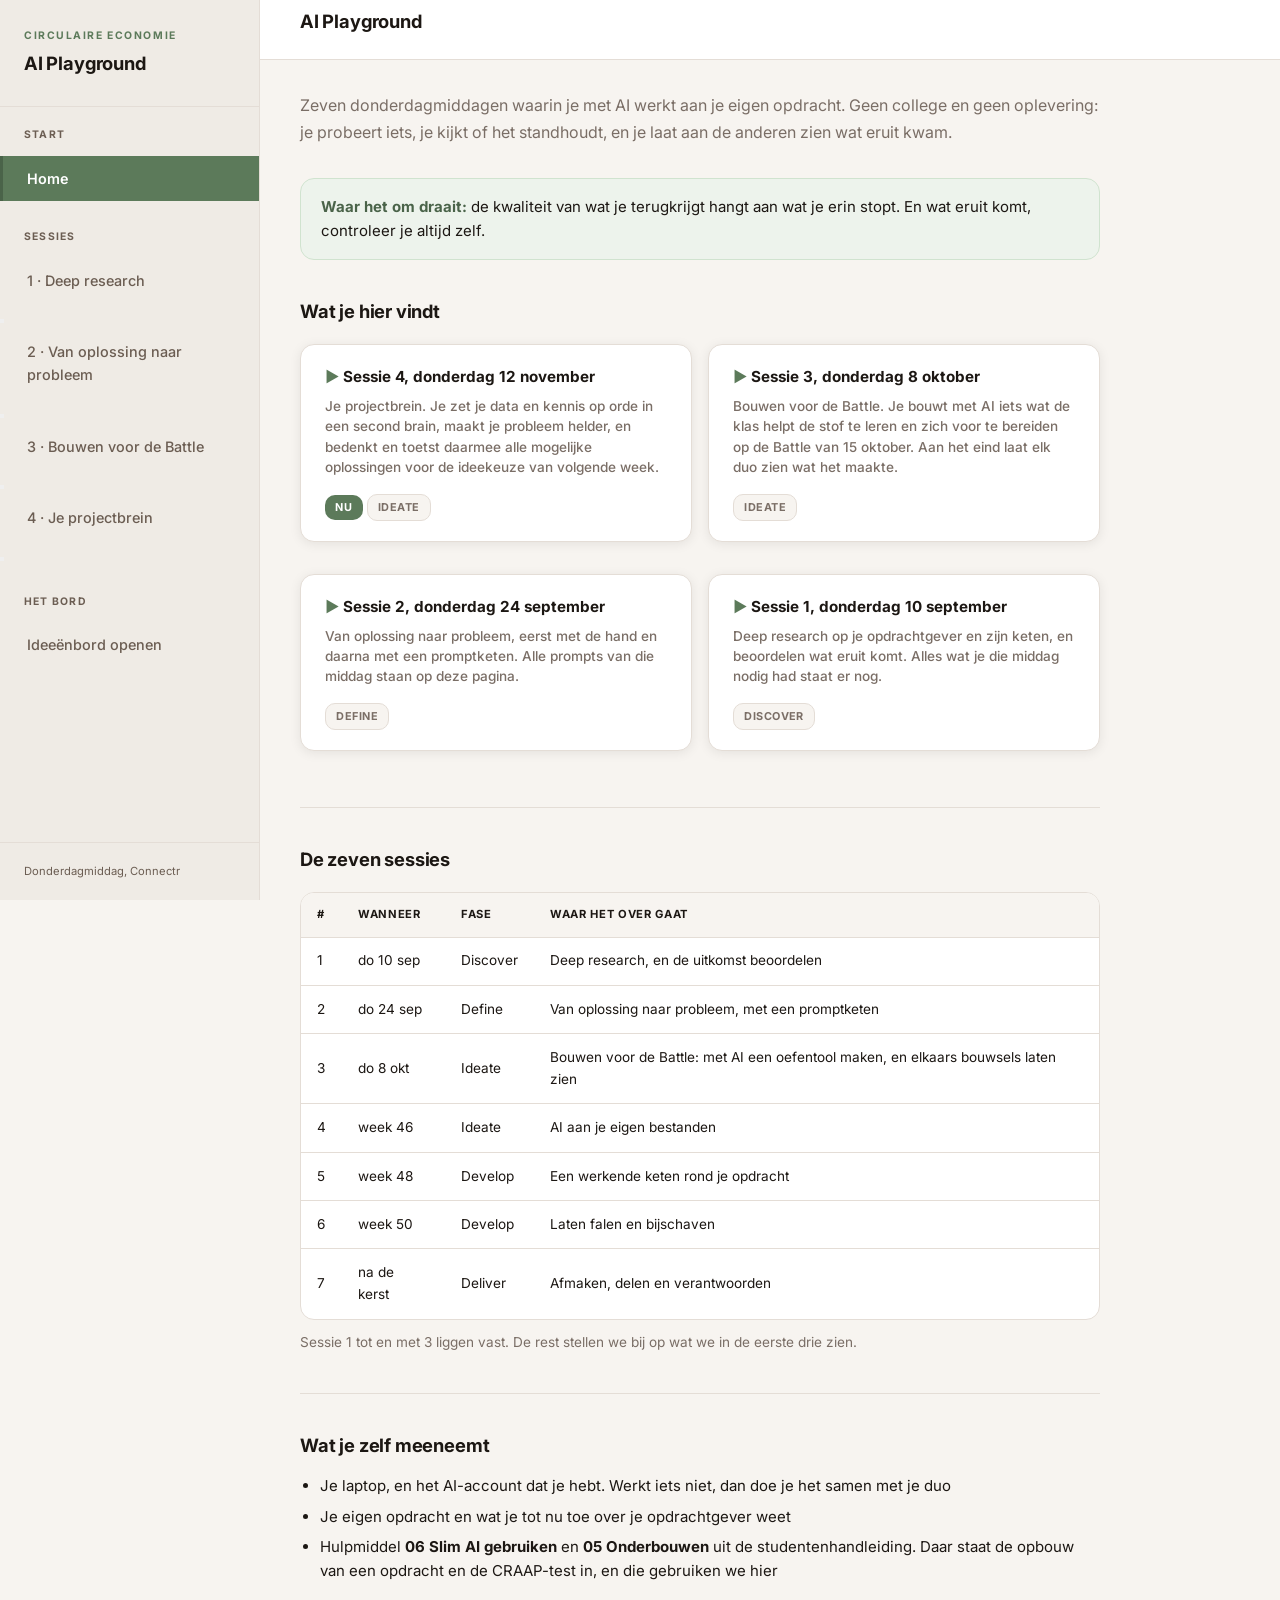
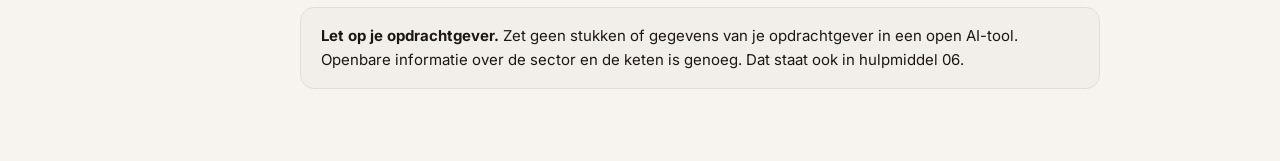
==== commit c1a47861: "Sessie 4: je projectbrein, met beamer en vier stappen Sessiepagina met bouwprompt, toetsprompt voor " ====
--- a/index.html
+++ b/index.html
@@ -56,12 +56,20 @@
 
         <h2>Wat je hier vindt</h2>
         <div class="card-grid">
+          <a href="sessie-4.html" class="card-link">
+            <div class="card">
+              <div class="card-title"><span class="icon">&#9654;</span> Sessie 4, donderdag 12 november</div>
+              <p class="card-text">Je projectbrein. Je zet je data en kennis op orde in een second brain, maakt je probleem helder,
+              en bedenkt en toetst daarmee alle mogelijke oplossingen voor de ideekeuze van volgende week.</p>
+              <span class="badge badge-primary">Nu</span>
+              <span class="badge badge-muted">Ideate</span>
+            </div>
+          </a>
           <a href="sessie-3.html" class="card-link">
             <div class="card">
               <div class="card-title"><span class="icon">&#9654;</span> Sessie 3, donderdag 8 oktober</div>
               <p class="card-text">Bouwen voor de Battle. Je bouwt met AI iets wat de klas helpt de stof te leren
               en zich voor te bereiden op de Battle van 15 oktober. Aan het eind laat elk duo zien wat het maakte.</p>
-              <span class="badge badge-primary">Nu</span>
               <span class="badge badge-muted">Ideate</span>
             </div>
           </a>
